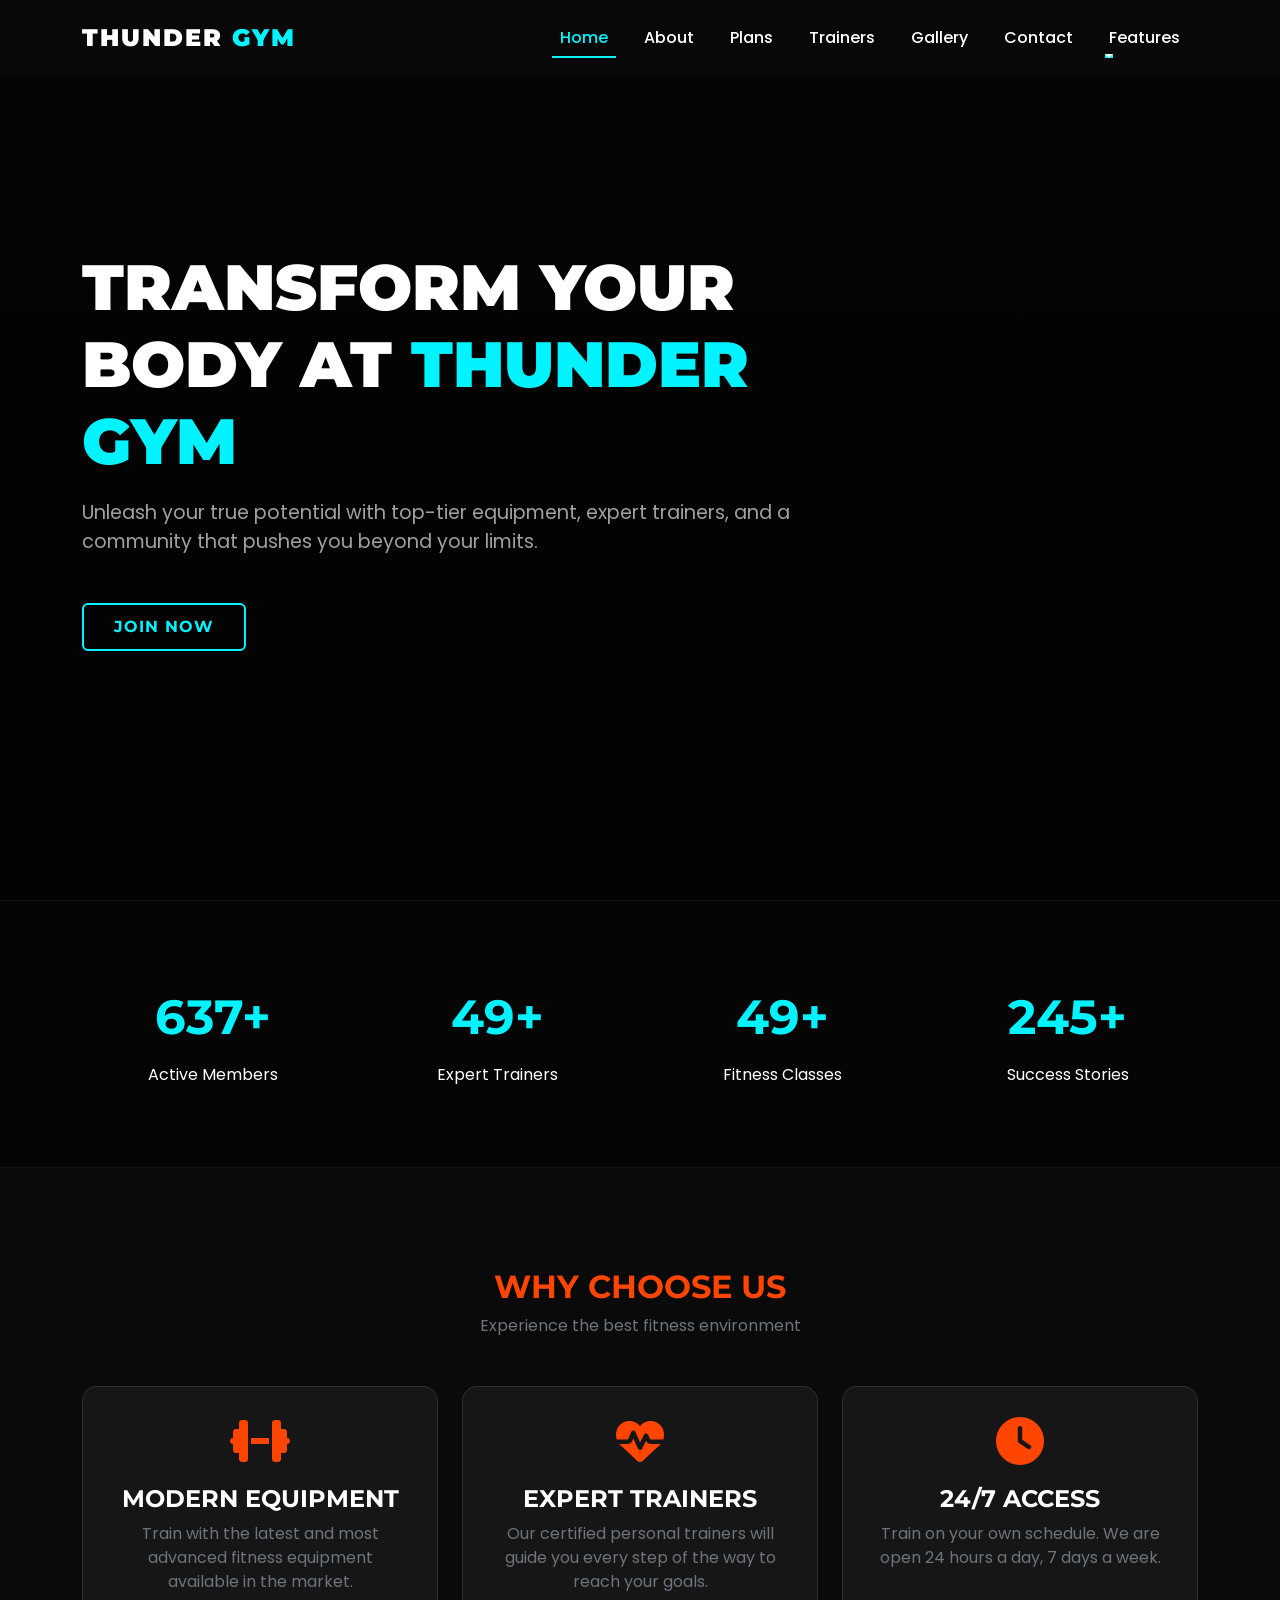
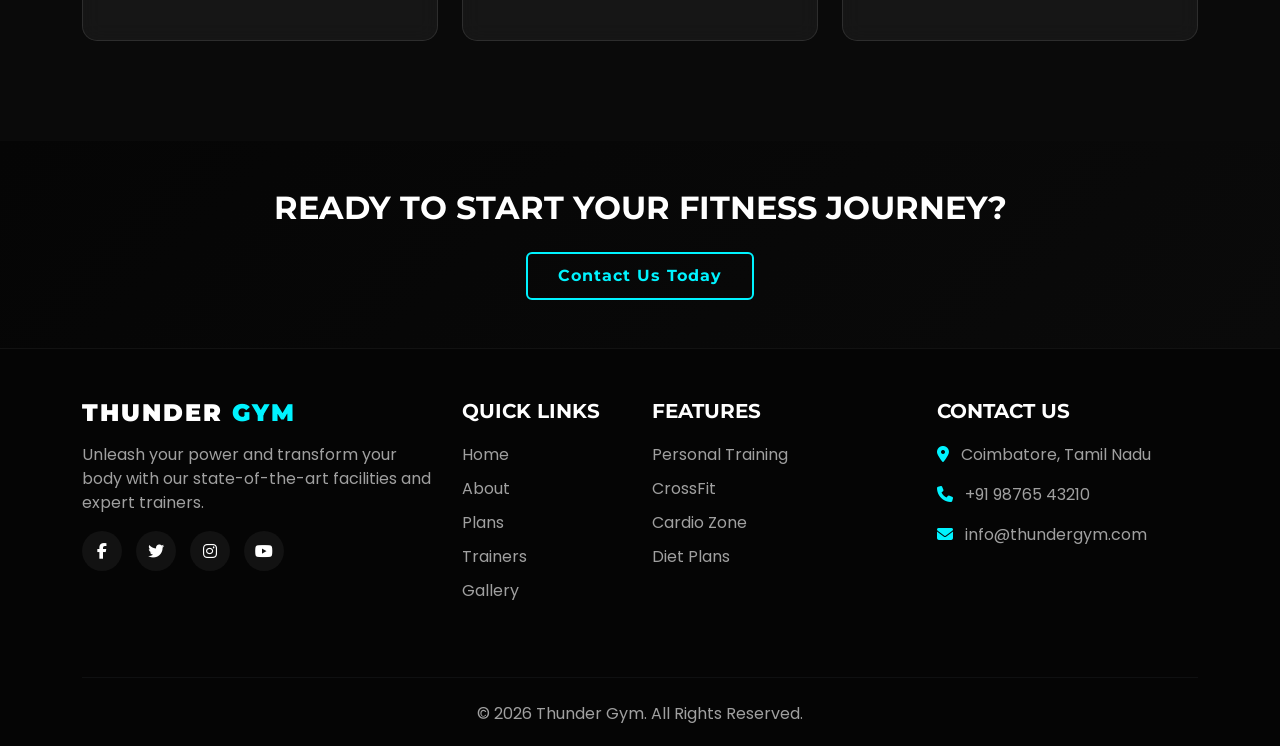
==== index.html @ 83d4bc6c "Thunder Gym website" ====
<!DOCTYPE html>
<html lang="en">
<head>
  <meta charset="UTF-8">
  <meta name="viewport" content="width=device-width, initial-scale=1.0">
  <title>Thunder Gym - Unleash Your Power</title>
  <!-- Bootstrap 5 CSS -->
  <link href="https://cdn.jsdelivr.net/npm/bootstrap@5.3.0/dist/css/bootstrap.min.css" rel="stylesheet">
  <!-- FontAwesome -->
  <link rel="stylesheet" href="https://cdnjs.cloudflare.com/ajax/libs/font-awesome/6.4.0/css/all.min.css">
  <!-- AOS CSS -->
  <link href="https://unpkg.com/aos@2.3.1/dist/aos.css" rel="stylesheet">
  <!-- Custom CSS -->
  <link rel="stylesheet" href="css/style.css">

</head>
<body>

  <!-- Navbar -->
  <nav class="navbar navbar-expand-lg fixed-top">
    <div class="container">
      <a class="navbar-brand" href="index.html">THUNDER <span class="text-primary-neon">GYM</span></a>
      <button class="navbar-toggler" type="button" data-bs-toggle="collapse" data-bs-target="#navbarNav">
        <span class="navbar-toggler-icon"></span>
      </button>
      <div class="collapse navbar-collapse" id="navbarNav">
        <ul class="navbar-nav ms-auto">
          <li class="nav-item"><a class="nav-link" href="index.html">Home</a></li>
          <li class="nav-item"><a class="nav-link" href="about.html">About</a></li>
          <li class="nav-item"><a class="nav-link" href="plans.html">Plans</a></li>
          <li class="nav-item"><a class="nav-link" href="trainers.html">Trainers</a></li>
          <li class="nav-item"><a class="nav-link" href="gallery.html">Gallery</a></li>
          <li class="nav-item"><a class="nav-link" href="contact.html">Contact</a></li>
          <!-- Features Dropdown -->
          <li class="nav-item dropdown">
            <a class="nav-link dropdown-toggle" href="#" id="navbarDropdown" role="button" data-bs-toggle="dropdown">
              Features
            </a>
            <ul class="dropdown-menu dropdown-menu-dark custom-dropdown-menu">
              <li><a class="dropdown-item" href="#">Personal Training</a></li>
              <li><a class="dropdown-item" href="#">Diet Plans</a></li>
              <li><a class="dropdown-item" href="#">Cardio Zone</a></li>
              <li><a class="dropdown-item" href="#">Weight Training</a></li>
              <li><a class="dropdown-item" href="#">CrossFit</a></li>
              <li><a class="dropdown-item" href="#">24/7 Support</a></li>
            </ul>
          </li>
        </ul>
      </div>
    </div>
  </nav>

  <!-- Hero Section -->
  <header class="hero">
    <div class="container">
      <div class="row">
        <div class="col-lg-8 hero-content" data-aos="fade-right">
          <h1>Transform Your Body at <span class="text-primary-neon">Thunder Gym</span></h1>
          <p>Unleash your true potential with top-tier equipment, expert trainers, and a community that pushes you beyond your limits.</p>
          <a href="plans.html" class="btn btn-neon mt-3">JOIN NOW</a>
        </div>
      </div>
    </div>
  </header>

  <!-- Stats Section -->
  <section class="stats-section">
    <div class="container">
      <div class="row">
        <div class="col-md-3 col-6 stat-item" data-aos="fade-up" data-aos-delay="0">
          <div class="stat-number"><span class="counter" data-target="2500">0</span>+</div>
          <div class="stat-text">Active Members</div>
        </div>
        <div class="col-md-3 col-6 stat-item" data-aos="fade-up" data-aos-delay="100">
          <div class="stat-number"><span class="counter" data-target="50">0</span>+</div>
          <div class="stat-text">Expert Trainers</div>
        </div>
        <div class="col-md-3 col-6 stat-item" data-aos="fade-up" data-aos-delay="200">
          <div class="stat-number"><span class="counter" data-target="150">0</span>+</div>
          <div class="stat-text">Fitness Classes</div>
        </div>
        <div class="col-md-3 col-6 stat-item" data-aos="fade-up" data-aos-delay="300">
          <div class="stat-number"><span class="counter" data-target="1000">0</span>+</div>
          <div class="stat-text">Success Stories</div>
        </div>
      </div>
    </div>
  </section>

  <!-- Highlights Section -->
  <section class="features-highlight">
    <div class="container">
      <div class="text-center mb-5" data-aos="fade-up">
        <h2 class="text-secondary-neon">Why Choose Us</h2>
        <p class="text-secondary">Experience the best fitness environment</p>
      </div>
      <div class="row g-4">
        <div class="col-lg-4 col-md-6" data-aos="zoom-in" data-aos-delay="0">
          <div class="glass-card feature-box">
            <i class="fas fa-dumbbell feature-icon"></i>
            <h4>Modern Equipment</h4>
            <p class="text-secondary">Train with the latest and most advanced fitness equipment available in the market.</p>
          </div>
        </div>
        <div class="col-lg-4 col-md-6" data-aos="zoom-in" data-aos-delay="100">
          <div class="glass-card feature-box">
            <i class="fas fa-heartbeat feature-icon"></i>
            <h4>Expert Trainers</h4>
            <p class="text-secondary">Our certified personal trainers will guide you every step of the way to reach your goals.</p>
          </div>
        </div>
        <div class="col-lg-4 col-md-6" data-aos="zoom-in" data-aos-delay="200">
          <div class="glass-card feature-box">
            <i class="fas fa-clock feature-icon"></i>
            <h4>24/7 Access</h4>
            <p class="text-secondary">Train on your own schedule. We are open 24 hours a day, 7 days a week.</p>
          </div>
        </div>
      </div>
    </div>
  </section>

  <!-- CTA Section -->
  <section class="py-5 bg-gradient-dark text-center">
    <div class="container" data-aos="fade-up">
      <h2 class="mb-4">Ready to start your fitness journey?</h2>
      <a href="contact.html" class="btn btn-neon">Contact Us Today</a>
    </div>
  </section>

  <!-- Footer -->
  <footer>
    <div class="container">
      <div class="row g-4">
        <div class="col-lg-4 col-md-6">
          <h5 class="navbar-brand mb-3">THUNDER <span class="text-primary-neon">GYM</span></h5>
          <p>Unleash your power and transform your body with our state-of-the-art facilities and expert trainers.</p>
          <div class="social-icons mt-3">
            <a href="#"><i class="fab fa-facebook-f"></i></a>
            <a href="#"><i class="fab fa-twitter"></i></a>
            <a href="#"><i class="fab fa-instagram"></i></a>
            <a href="#"><i class="fab fa-youtube"></i></a>
          </div>
        </div>
        <div class="col-lg-2 col-md-6">
          <h5>Quick Links</h5>
          <div class="footer-links">
            <a href="index.html">Home</a>
            <a href="about.html">About</a>
            <a href="plans.html">Plans</a>
            <a href="trainers.html">Trainers</a>
            <a href="gallery.html">Gallery</a>
          </div>
        </div>
        <div class="col-lg-3 col-md-6">
          <h5>Features</h5>
          <div class="footer-links">
            <a href="#">Personal Training</a>
            <a href="#">CrossFit</a>
            <a href="#">Cardio Zone</a>
            <a href="#">Diet Plans</a>
          </div>
        </div>
        <div class="col-lg-3 col-md-6">
          <h5>Contact Us</h5>
          <p><i class="fas fa-map-marker-alt text-primary-neon me-2"></i> Coimbatore, Tamil Nadu</p>
          <p><i class="fas fa-phone text-primary-neon me-2"></i> +91 98765 43210</p>
          <p><i class="fas fa-envelope text-primary-neon me-2"></i> info@thundergym.com</p>
        </div>
      </div>
      <div class="row mt-5">
        <div class="col-12 text-center">
          <hr class="border-secondary mb-4 custom-hr">
          <p class="mb-0">&copy; 2026 Thunder Gym. All Rights Reserved.</p>
        </div>
      </div>
    </div>
  </footer>

  <!-- Back to Top -->
  <button id="backToTop"><i class="fas fa-arrow-up"></i></button>

  <!-- Bootstrap 5 JS -->
  <script src="https://cdn.jsdelivr.net/npm/bootstrap@5.3.0/dist/js/bootstrap.bundle.min.js"></script>
  <!-- AOS JS -->
  <script src="https://unpkg.com/aos@2.3.1/dist/aos.js"></script>
  <!-- Custom JS -->
  <script src="js/script.js"></script>
</body>
</html>
---- css/style.css ----
@import url('https://fonts.googleapis.com/css2?family=Montserrat:wght@400;700;900&family=Poppins:wght@300;400;500;600;700&display=swap');

:root {
  --primary-color: #00f3ff; /* Neon Blue */
  --secondary-color: #ff4500; /* Neon Orange */
  --bg-dark: #0a0a0a;
  --bg-darker: #050505;
  --text-light: #ffffff;
  --text-muted: #a0a0a0;
  
  --font-heading: 'Montserrat', sans-serif;
  --font-body: 'Poppins', sans-serif;
}

body {
  font-family: var(--font-body);
  background-color: var(--bg-dark);
  color: var(--text-light);
  overflow-x: hidden;
}

h1, h2, h3, h4, h5, h6 {
  font-family: var(--font-heading);
  text-transform: uppercase;
  font-weight: 700;
}

/* Typography */
.text-primary-neon { color: var(--primary-color); }
.text-secondary-neon { color: var(--secondary-color); }

/* Buttons */
.btn-neon {
  background: transparent;
  color: var(--primary-color);
  border: 2px solid var(--primary-color);
  padding: 10px 30px;
  font-family: var(--font-heading);
  font-weight: 700;
  letter-spacing: 1px;
  position: relative;
  overflow: hidden;
  transition: all 0.3s ease;
  z-index: 1;
}

.btn-neon::before {
  content: '';
  position: absolute;
  top: 0; left: 0; right: 0; bottom: 0;
  background: var(--primary-color);
  z-index: -1;
  transform: scaleX(0);
  transform-origin: left;
  transition: transform 0.3s ease;
}

.btn-neon:hover {
  color: var(--bg-dark);
  box-shadow: 0 0 15px var(--primary-color);
}

.btn-neon:hover::before {
  transform: scaleX(1);
}

/* Glassmorphism */
.glass-card {
  background: rgba(255, 255, 255, 0.05);
  backdrop-filter: blur(10px);
  -webkit-backdrop-filter: blur(10px);
  border: 1px solid rgba(255, 255, 255, 0.1);
  border-radius: 15px;
  padding: 20px;
  transition: transform 0.3s ease, box-shadow 0.3s ease;
}

.glass-card:hover {
  transform: translateY(-10px);
  box-shadow: 0 10px 30px rgba(0, 243, 255, 0.2);
}

/* Navbar */
.navbar {
  background: rgba(10, 10, 10, 0.8) !important;
  backdrop-filter: blur(15px);
  transition: all 0.3s ease;
  padding: 15px 0;
}

.navbar.scrolled {
  padding: 10px 0;
  box-shadow: 0 5px 20px rgba(0, 0, 0, 0.5);
  background: rgba(5, 5, 5, 0.95) !important;
}

.navbar-brand {
  font-family: var(--font-heading);
  font-weight: 900;
  font-size: 1.5rem;
  color: var(--text-light) !important;
  letter-spacing: 2px;
}

.navbar-brand span {
  color: var(--primary-color);
}

.nav-link {
  color: var(--text-light) !important;
  font-weight: 500;
  margin: 0 10px;
  position: relative;
  transition: color 0.3s ease;
}

.nav-link:hover, .nav-link.active {
  color: var(--primary-color) !important;
}

.nav-link::after {
  content: '';
  position: absolute;
  width: 0;
  height: 2px;
  bottom: 0;
  left: 0;
  background-color: var(--primary-color);
  transition: width 0.3s ease;
}

.nav-link:hover::after, .nav-link.active::after {
  width: 100%;
}

.navbar-toggler {
  border-color: rgba(255, 255, 255, 0.5);
}

.navbar-toggler-icon {
  background-image: url("data:image/svg+xml,%3csvg xmlns='http://www.w3.org/2000/svg' viewBox='0 0 30 30'%3e%3cpath stroke='rgba%28255, 255, 255, 0.8%29' stroke-linecap='round' stroke-miterlimit='10' stroke-width='2' d='M4 7h22M4 15h22M4 23h22'/%3e%3c/svg%3e");
}

/* Page Headers */
.page-header {
  padding-top: 150px;
  padding-bottom: 50px;
  background: linear-gradient(rgba(0,0,0,0.8), rgba(0,0,0,0.8)), url('https://images.unsplash.com/photo-1534438327276-14e5300c3a48?q=80&w=2070&auto=format&fit=crop') center/cover;
  text-align: center;
}

/* Custom Gradients */
.bg-gradient-dark {
  background: linear-gradient(135deg, var(--bg-darker) 0%, var(--bg-dark) 100%);
}

/* Footer */
footer {
  background-color: var(--bg-darker);
  color: var(--text-muted);
  padding: 50px 0 20px;
  border-top: 1px solid rgba(255,255,255,0.05);
}

footer h5 {
  color: var(--text-light);
  margin-bottom: 20px;
}

.footer-links a {
  color: var(--text-muted);
  text-decoration: none;
  display: block;
  margin-bottom: 10px;
  transition: color 0.3s ease;
}

.footer-links a:hover {
  color: var(--primary-color);
  padding-left: 5px;
}

.social-icons a {
  display: inline-flex;
  align-items: center;
  justify-content: center;
  width: 40px;
  height: 40px;
  border-radius: 50%;
  background: rgba(255,255,255,0.05);
  color: var(--text-light);
  margin-right: 10px;
  transition: all 0.3s ease;
  text-decoration: none;
}

.social-icons a:hover {
  background: var(--primary-color);
  color: var(--bg-dark);
  transform: translateY(-3px);
}

/* Back to Top */
#backToTop {
  position: fixed;
  bottom: 30px;
  right: 30px;
  width: 45px;
  height: 45px;
  border-radius: 50%;
  background: var(--primary-color);
  color: var(--bg-dark);
  border: none;
  font-size: 20px;
  display: flex;
  align-items: center;
  justify-content: center;
  cursor: pointer;
  opacity: 0;
  visibility: hidden;
  transition: all 0.3s ease;
  z-index: 99;
}

#backToTop.show {
  opacity: 1;
  visibility: visible;
}

#backToTop:hover {
  background: var(--text-light);
  box-shadow: 0 0 15px var(--primary-color);
}

/* --- Refactored Inline Styles --- */
.custom-dropdown-menu {
  background: rgba(10, 10, 10, 0.95) !important;
  border: 1px solid rgba(255, 255, 255, 0.1) !important;
}

.custom-hr {
  opacity: 0.1 !important;
}

.page-header-about {
  background-image: linear-gradient(rgba(0,0,0,0.8), rgba(0,0,0,0.8)), url('https://images.unsplash.com/photo-1540497077202-7c8a3999166f?q=80&w=2070&auto=format&fit=crop');
}

.page-header-plans {
  background-image: linear-gradient(rgba(0,0,0,0.8), rgba(0,0,0,0.8)), url('https://images.unsplash.com/photo-1574680096145-d05b474e2155?q=80&w=2069&auto=format&fit=crop');
}

.pricing-card.popular {
  border-color: var(--secondary-color) !important;
}

.page-header-trainers {
  background-image: linear-gradient(rgba(0,0,0,0.8), rgba(0,0,0,0.8)), url('https://images.unsplash.com/photo-1534438327276-14e5300c3a48?q=80&w=2070&auto=format&fit=crop');
}

.page-header-gallery {
  background-image: linear-gradient(rgba(0,0,0,0.8), rgba(0,0,0,0.8)), url('https://images.unsplash.com/photo-1517836357463-d25dfeac3438?q=80&w=2070&auto=format&fit=crop');
}

.page-header-contact {
  background-image: linear-gradient(rgba(0,0,0,0.8), rgba(0,0,0,0.8)), url('https://images.unsplash.com/photo-1599058917212-d750089bc07e?q=80&w=2069&auto=format&fit=crop');
}

/* --- Extracted from index.html --- */
.hero {
  height: 100vh;
  background: linear-gradient(rgba(0,0,0,0.6), rgba(0,0,0,0.8)), url('https://images.unsplash.com/photo-1534438327276-14e5300c3a48?q=80&w=2070&auto=format&fit=crop') center/cover no-repeat;
  display: flex;
  align-items: center;
  position: relative;
}

.hero-content h1 {
  font-size: 4rem;
  font-weight: 900;
  text-transform: uppercase;
  margin-bottom: 20px;
  line-height: 1.2;
}

.hero-content p {
  font-size: 1.2rem;
  margin-bottom: 30px;
  color: var(--text-muted);
}

.stats-section {
  padding: 80px 0;
  background-color: var(--bg-darker);
  border-top: 1px solid rgba(255, 255, 255, 0.05);
  border-bottom: 1px solid rgba(255, 255, 255, 0.05);
}

.stat-item {
  text-align: center;
}

.stat-number {
  font-size: 3rem;
  font-weight: 700;
  color: var(--primary-color);
  font-family: var(--font-heading);
  margin-bottom: 10px;
}

.features-highlight {
  padding: 100px 0;
}

.feature-box {
  text-align: center;
  padding: 30px;
  height: 100%;
}

.feature-icon {
  font-size: 3rem;
  color: var(--secondary-color);
  margin-bottom: 20px;
}

@media (max-width: 768px) {
  .hero-content h1 {
    font-size: 2.5rem;
  }
  .stat-item {
    margin-bottom: 30px;
  }
}

/* --- Extracted from plans.html --- */
.pricing-card {
  text-align: center;
  padding: 40px 30px;
  height: 100%;
  position: relative;
  overflow: hidden;
}
.pricing-card.popular::before {
  content: 'Most Popular';
  position: absolute;
  top: 20px;
  right: -35px;
  background: var(--secondary-color);
  color: #fff;
  padding: 5px 40px;
  transform: rotate(45deg);
  font-size: 0.8rem;
  font-weight: bold;
  z-index: 10;
}
.price {
  font-size: 3rem;
  font-weight: 700;
  color: var(--primary-color);
  font-family: var(--font-heading);
  margin: 20px 0;
}
.price span {
  font-size: 1rem;
  color: var(--text-muted);
}
.pricing-features {
  list-style: none;
  padding: 0;
  margin: 30px 0;
  text-align: left;
}
.pricing-features li {
  margin-bottom: 15px;
  color: var(--text-muted);
}
.pricing-features li i {
  color: var(--primary-color);
  margin-right: 10px;
}

/* --- Extracted from trainers.html --- */
.trainer-card {
  position: relative;
  overflow: hidden;
  border-radius: 15px;
  margin-bottom: 30px;
}
.trainer-img {
  width: 100%;
  height: 400px;
  object-fit: cover;
  transition: transform 0.5s ease;
}
.trainer-overlay {
  position: absolute;
  top: 0; left: 0; right: 0; bottom: 0;
  background: linear-gradient(to top, rgba(0,0,0,0.9), rgba(0,0,0,0.2));
  display: flex;
  flex-direction: column;
  justify-content: flex-end;
  padding: 30px;
  opacity: 0;
  transition: opacity 0.3s ease;
}
.trainer-card:hover .trainer-overlay {
  opacity: 1;
}
.trainer-card:hover .trainer-img {
  transform: scale(1.1);
}
.trainer-info h4 {
  color: var(--primary-color);
  margin-bottom: 5px;
  transform: translateY(20px);
  transition: transform 0.3s ease;
}
.trainer-info p {
  color: #fff;
  transform: translateY(20px);
  transition: transform 0.4s ease;
}
.trainer-social {
  margin-top: 15px;
  transform: translateY(20px);
  transition: transform 0.5s ease;
}
.trainer-card:hover .trainer-info h4,
.trainer-card:hover .trainer-info p,
.trainer-card:hover .trainer-social {
  transform: translateY(0);
}
.trainer-social a {
  color: #fff;
  margin-right: 15px;
  font-size: 1.2rem;
  transition: color 0.3s;
}
.trainer-social a:hover {
  color: var(--secondary-color);
}

/* --- Extracted from gallery.html --- */
.gallery-item {
  overflow: hidden;
  border-radius: 10px;
  margin-bottom: 24px;
  cursor: pointer;
  position: relative;
}
.gallery-item img {
  width: 100%;
  height: 300px;
  object-fit: cover;
  transition: transform 0.5s ease;
}
.gallery-item::after {
  content: '\f00e';
  font-family: "Font Awesome 6 Free";
  font-weight: 900;
  position: absolute;
  top: 50%;
  left: 50%;
  transform: translate(-50%, -50%) scale(0);
  color: #fff;
  font-size: 2rem;
  background: rgba(0, 243, 255, 0.8);
  width: 60px;
  height: 60px;
  border-radius: 50%;
  display: flex;
  align-items: center;
  justify-content: center;
  transition: transform 0.3s ease;
  opacity: 0;
}
.gallery-item:hover img {
  transform: scale(1.1);
  filter: brightness(0.6);
}
.gallery-item:hover::after {
  transform: translate(-50%, -50%) scale(1);
  opacity: 1;
}
/* Modal Styles */
.modal-content {
  background-color: transparent;
  border: none;
}
.modal-header {
  border-bottom: none;
}
.btn-close-white {
  filter: invert(1) grayscale(100%) brightness(200%);
}

/* --- Extracted from contact.html --- */
.contact-form {
  background: var(--bg-darker);
  padding: 40px;
  border-radius: 15px;
  border: 1px solid rgba(255, 255, 255, 0.05);
}
.form-control {
  background: transparent;
  border: 1px solid rgba(255, 255, 255, 0.1);
  color: #fff;
  padding: 12px 15px;
  margin-bottom: 20px;
  transition: all 0.3s;
}
.form-control:focus {
  background: transparent;
  color: #fff;
  border-color: var(--primary-color);
  box-shadow: 0 0 10px rgba(0, 243, 255, 0.2);
}
.form-control::placeholder {
  color: var(--text-muted);
}
.contact-info-box {
  margin-bottom: 30px;
}
.contact-info-box i {
  font-size: 2rem;
  color: var(--secondary-color);
  margin-bottom: 15px;
}
.map-container iframe {
  width: 100%;
  height: 400px;
  border-radius: 15px;
  border: none;
}
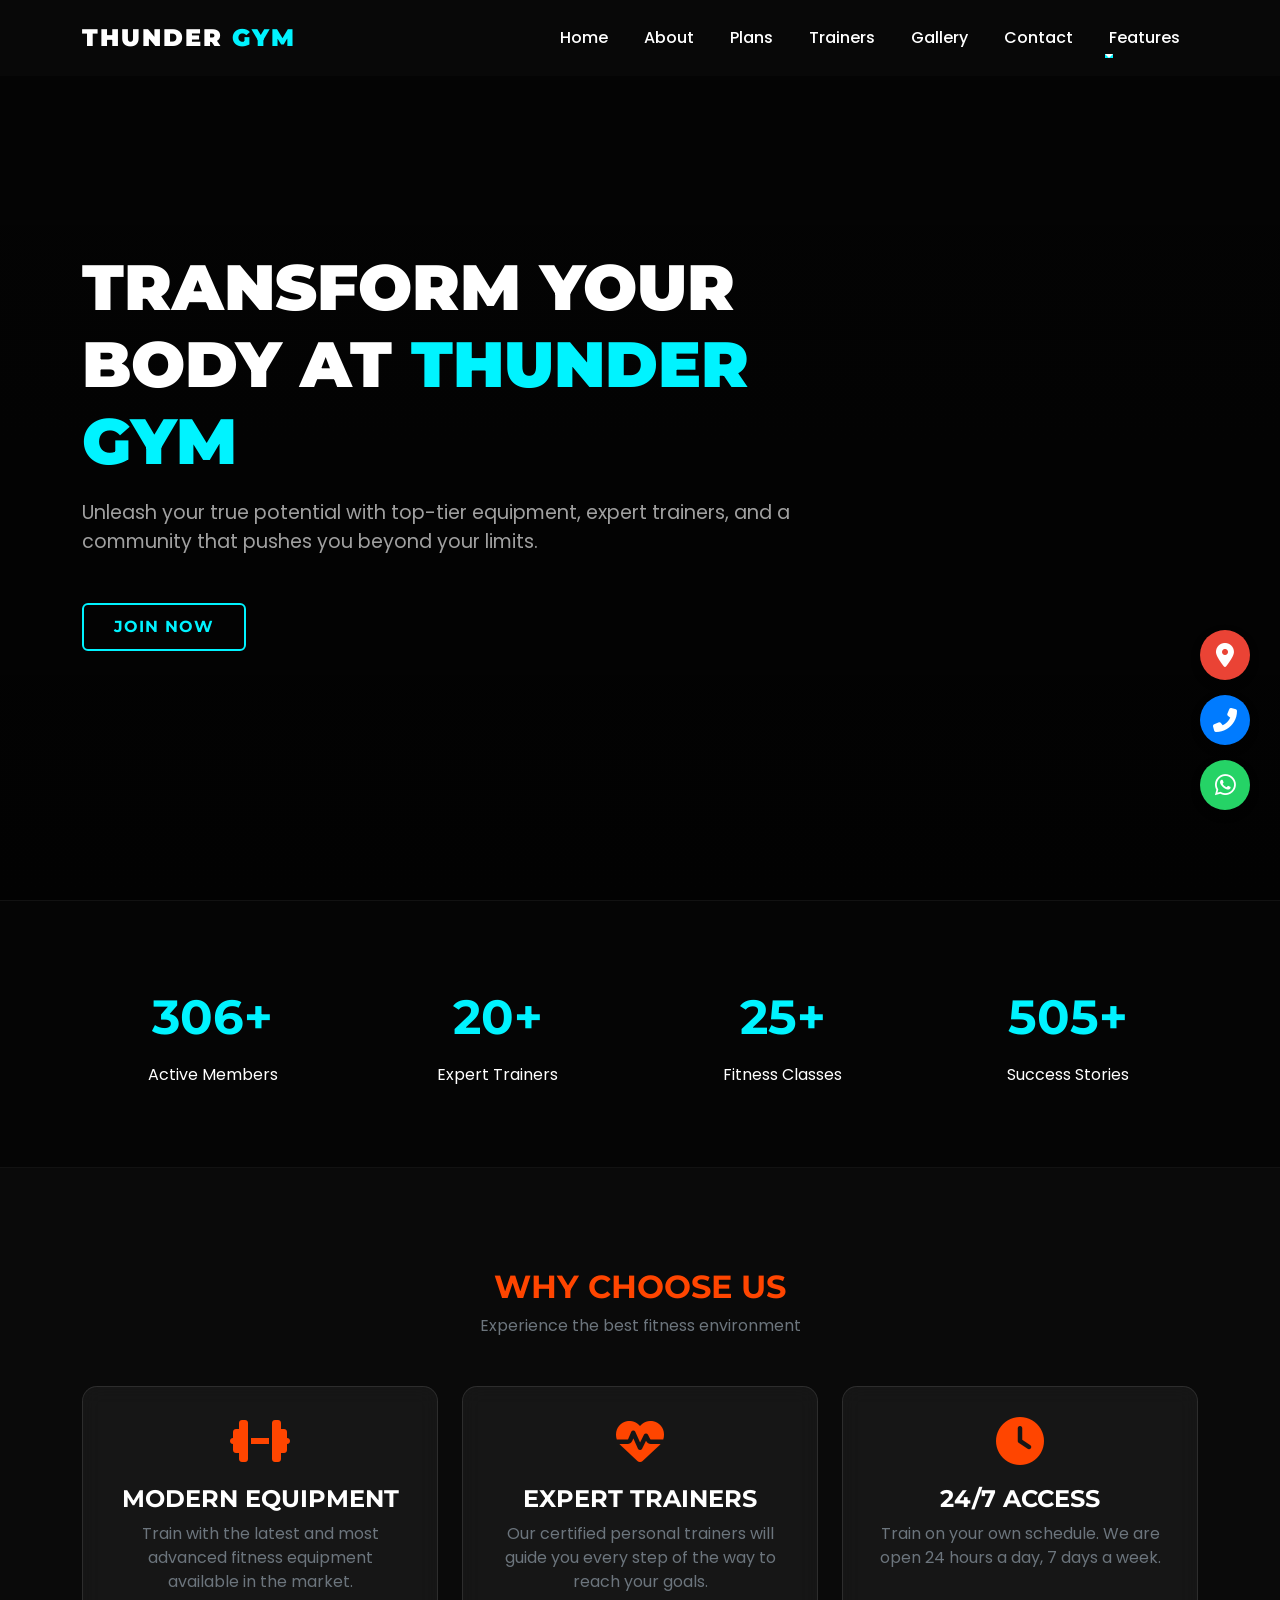
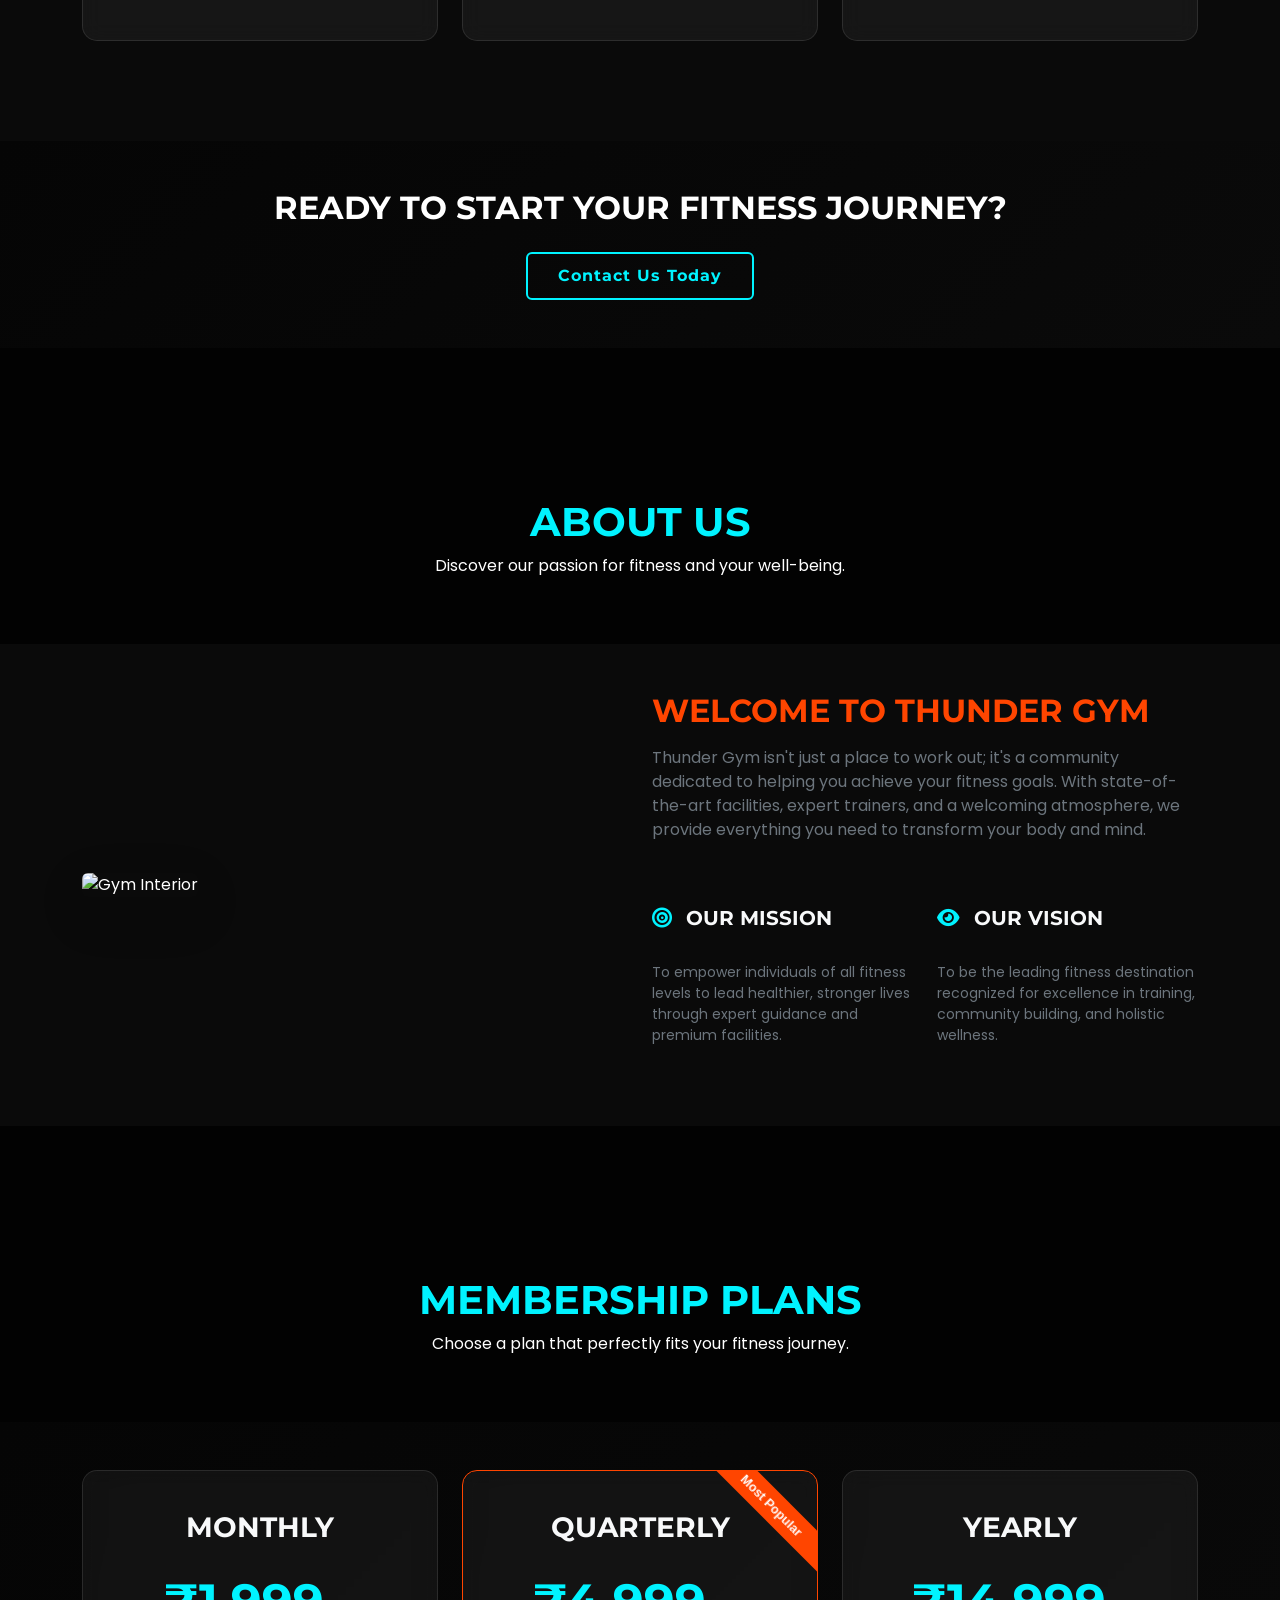
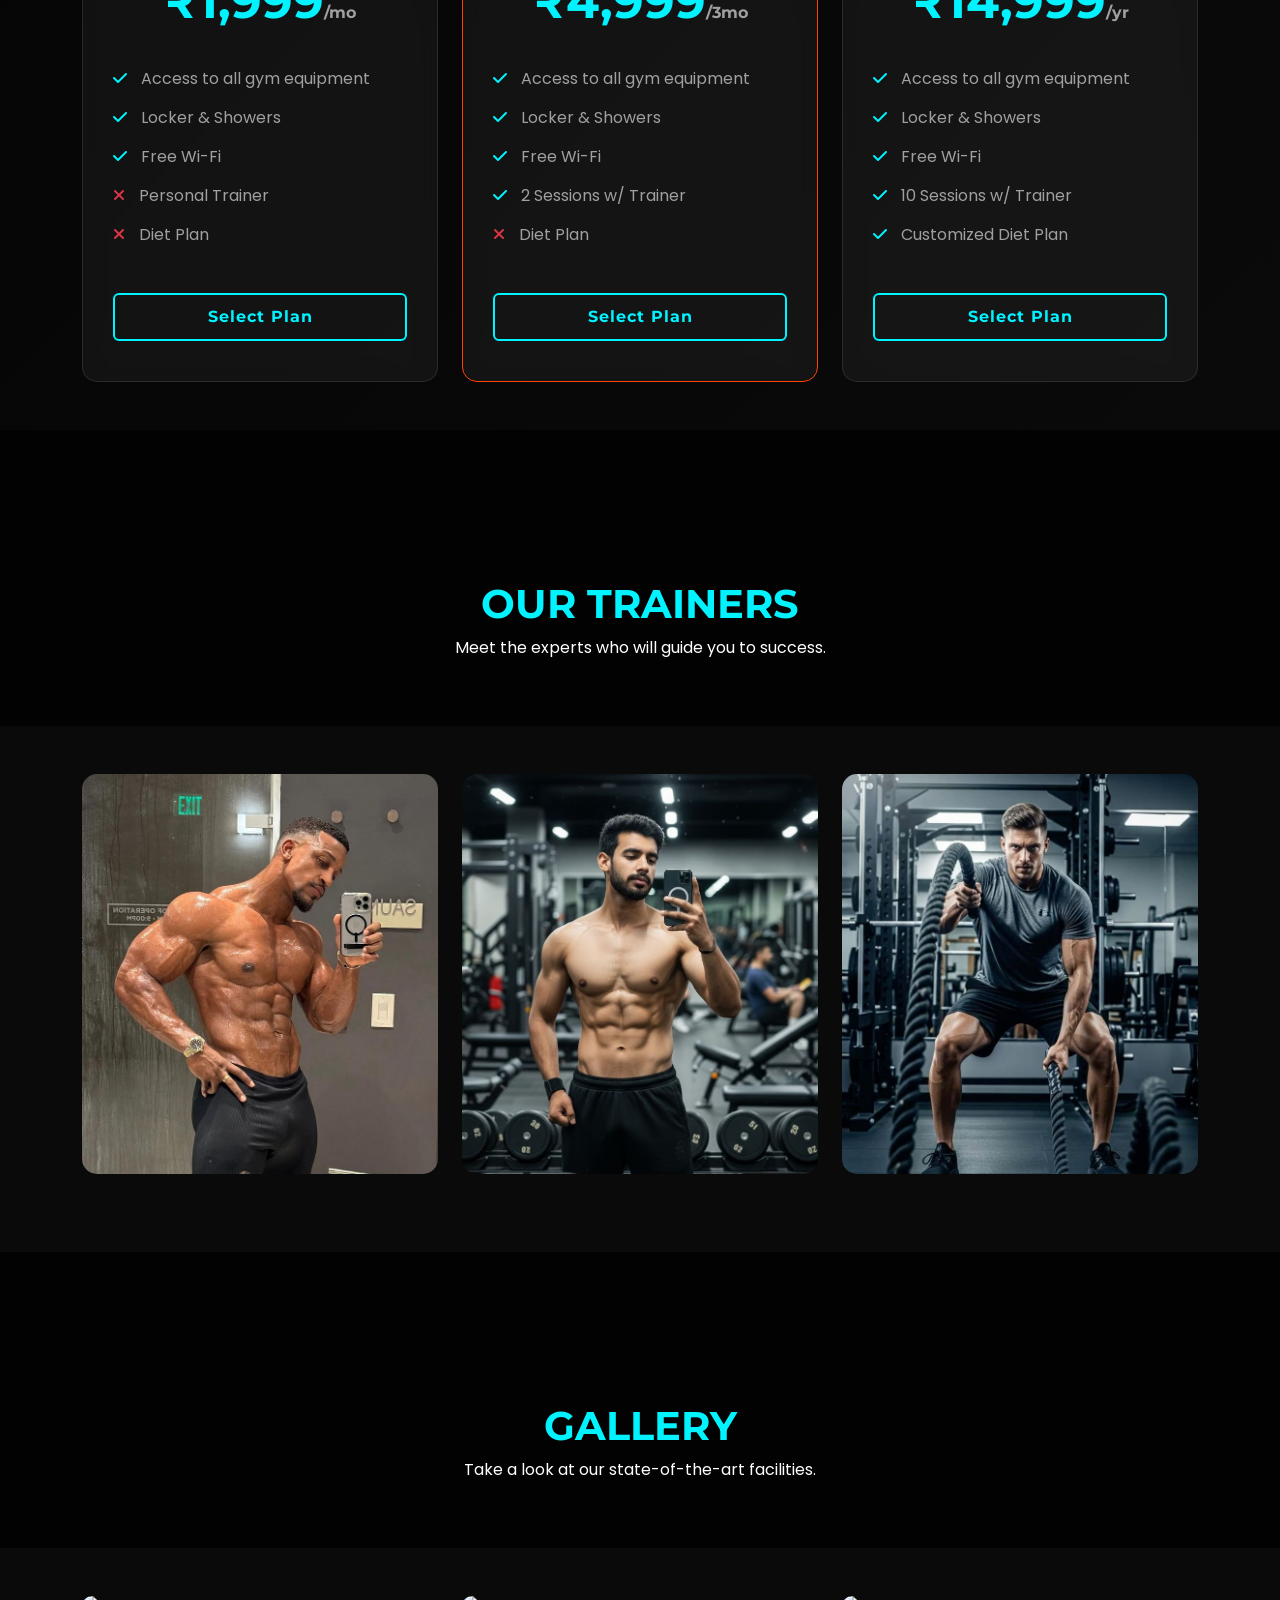
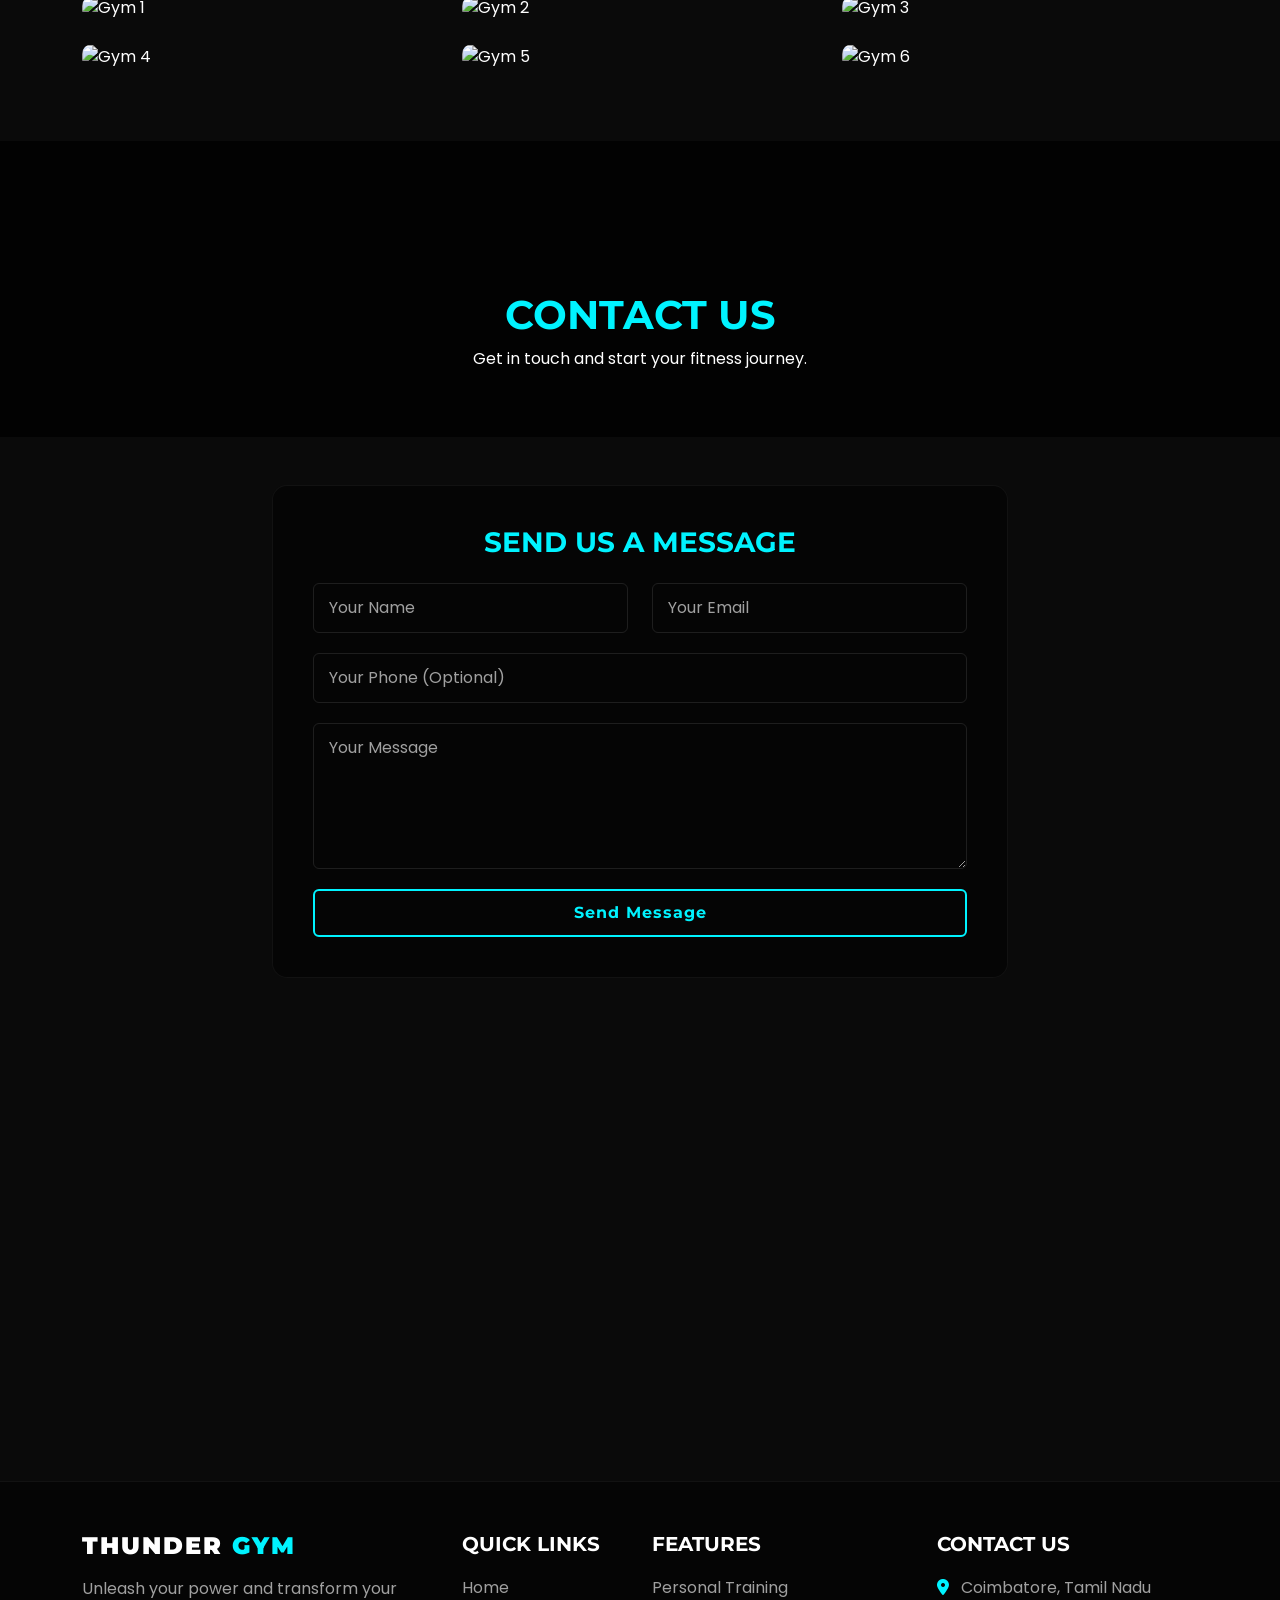
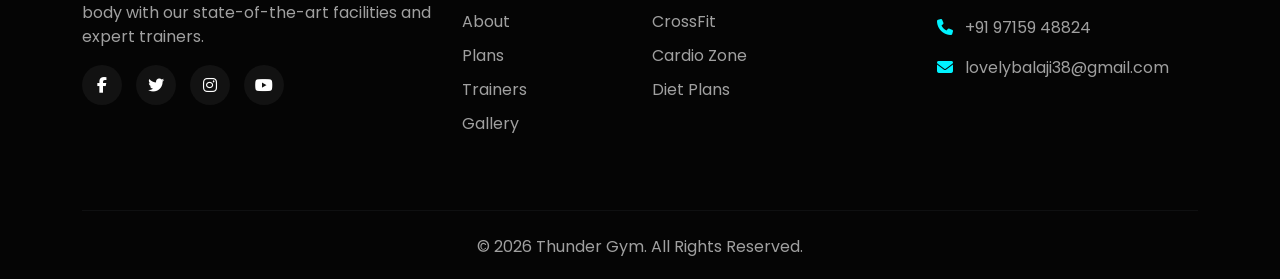
==== commit 55deea44: "Update all Changes" ====
--- a/index.html
+++ b/index.html
@@ -19,18 +19,18 @@
   <!-- Navbar -->
   <nav class="navbar navbar-expand-lg fixed-top">
     <div class="container">
-      <a class="navbar-brand" href="index.html">THUNDER <span class="text-primary-neon">GYM</span></a>
+      <a class="navbar-brand" href="#home">THUNDER <span class="text-primary-neon">GYM</span></a>
       <button class="navbar-toggler" type="button" data-bs-toggle="collapse" data-bs-target="#navbarNav">
         <span class="navbar-toggler-icon"></span>
       </button>
       <div class="collapse navbar-collapse" id="navbarNav">
         <ul class="navbar-nav ms-auto">
-          <li class="nav-item"><a class="nav-link" href="index.html">Home</a></li>
-          <li class="nav-item"><a class="nav-link" href="about.html">About</a></li>
-          <li class="nav-item"><a class="nav-link" href="plans.html">Plans</a></li>
-          <li class="nav-item"><a class="nav-link" href="trainers.html">Trainers</a></li>
-          <li class="nav-item"><a class="nav-link" href="gallery.html">Gallery</a></li>
-          <li class="nav-item"><a class="nav-link" href="contact.html">Contact</a></li>
+          <li class="nav-item"><a class="nav-link" href="#home">Home</a></li>
+          <li class="nav-item"><a class="nav-link" href="#about">About</a></li>
+          <li class="nav-item"><a class="nav-link" href="#plans">Plans</a></li>
+          <li class="nav-item"><a class="nav-link" href="#trainers">Trainers</a></li>
+          <li class="nav-item"><a class="nav-link" href="#gallery">Gallery</a></li>
+          <li class="nav-item"><a class="nav-link" href="#contact">Contact</a></li>
           <!-- Features Dropdown -->
           <li class="nav-item dropdown">
             <a class="nav-link dropdown-toggle" href="#" id="navbarDropdown" role="button" data-bs-toggle="dropdown">
@@ -50,14 +50,16 @@
     </div>
   </nav>
 
-  <!-- Hero Section -->
+  
+  <div id="home">
+<!-- Hero Section -->
   <header class="hero">
     <div class="container">
       <div class="row">
         <div class="col-lg-8 hero-content" data-aos="fade-right">
           <h1>Transform Your Body at <span class="text-primary-neon">Thunder Gym</span></h1>
           <p>Unleash your true potential with top-tier equipment, expert trainers, and a community that pushes you beyond your limits.</p>
-          <a href="plans.html" class="btn btn-neon mt-3">JOIN NOW</a>
+          <a href="#plans" class="btn btn-neon mt-3">JOIN NOW</a>
         </div>
       </div>
     </div>
@@ -68,15 +70,15 @@
     <div class="container">
       <div class="row">
         <div class="col-md-3 col-6 stat-item" data-aos="fade-up" data-aos-delay="0">
-          <div class="stat-number"><span class="counter" data-target="2500">0</span>+</div>
+          <div class="stat-number"><span class="counter" data-target="500">0</span>+</div>
           <div class="stat-text">Active Members</div>
         </div>
         <div class="col-md-3 col-6 stat-item" data-aos="fade-up" data-aos-delay="100">
-          <div class="stat-number"><span class="counter" data-target="50">0</span>+</div>
+          <div class="stat-number"><span class="counter" data-target="20">0</span>+</div>
           <div class="stat-text">Expert Trainers</div>
         </div>
         <div class="col-md-3 col-6 stat-item" data-aos="fade-up" data-aos-delay="200">
-          <div class="stat-number"><span class="counter" data-target="150">0</span>+</div>
+          <div class="stat-number"><span class="counter" data-target="25">0</span>+</div>
           <div class="stat-text">Fitness Classes</div>
         </div>
         <div class="col-md-3 col-6 stat-item" data-aos="fade-up" data-aos-delay="300">
@@ -124,11 +126,323 @@
   <section class="py-5 bg-gradient-dark text-center">
     <div class="container" data-aos="fade-up">
       <h2 class="mb-4">Ready to start your fitness journey?</h2>
-      <a href="contact.html" class="btn btn-neon">Contact Us Today</a>
-    </div>
-  </section>
-
-  <!-- Footer -->
+      <a href="#contact" class="btn btn-neon">Contact Us Today</a>
+    </div>
+  </section>
+
+    </div>
+
+  <div id="about">
+<!-- Page Header -->
+  <header class="page-header page-header-about">
+    <div class="container" data-aos="fade-up">
+      <h1 class="text-primary-neon">About Us</h1>
+      <p>Discover our passion for fitness and your well-being.</p>
+    </div>
+  </header>
+
+  <!-- About Section -->
+  <section class="py-5">
+    <div class="container">
+      <div class="row align-items-center">
+        <div class="col-lg-6 mb-4 mb-lg-0" data-aos="fade-right">
+          <img src="https://images.unsplash.com/photo-1571019614242-c5c5dee9f50b?q=80&w=2070&auto=format&fit=crop" alt="Gym Interior" class="img-fluid rounded shadow-lg">
+        </div>
+        <div class="col-lg-6" data-aos="fade-left">
+          <h2 class="text-secondary-neon mb-3">Welcome to Thunder Gym</h2>
+          <p class="text-secondary">Thunder Gym isn't just a place to work out; it's a community dedicated to helping you achieve your fitness goals. With state-of-the-art facilities, expert trainers, and a welcoming atmosphere, we provide everything you need to transform your body and mind.</p>
+
+          <br>
+          
+          <div class="row mt-4">
+            <div class="col-sm-6 mb-3">
+              <h5 class="text-light"><i class="fas fa-bullseye text-primary-neon me-2"></i> Our Mission</h5><br>
+              <p class="text-secondary small">To empower individuals of all fitness levels to lead healthier, stronger lives through expert guidance and premium facilities.</p>
+            </div>
+            <div class="col-sm-6 mb-3">
+              <h5 class="text-light"><i class="fas fa-eye text-primary-neon me-2"></i> Our Vision</h5><br>
+              <p class="text-secondary small">To be the leading fitness destination recognized for excellence in training, community building, and holistic wellness.</p>
+            </div>
+          </div>
+        </div>
+      </div>
+    </div>
+  </section>
+
+    </div>
+
+  <div id="plans">
+<!-- Page Header -->
+  <header class="page-header page-header-plans">
+    <div class="container" data-aos="fade-up">
+      <h1 class="text-primary-neon">Membership Plans</h1>
+      <p>Choose a plan that perfectly fits your fitness journey.</p>
+    </div>
+  </header>
+
+  <!-- Plans Section -->
+  <section class="py-5 bg-gradient-dark">
+    <div class="container">
+      <div class="row g-4 justify-content-center">
+        
+        <!-- Monthly Plan -->
+        <div class="col-lg-4 col-md-6" data-aos="fade-up" data-aos-delay="0">
+          <div class="glass-card pricing-card">
+            <h3 class="text-light">Monthly</h3>
+            <div class="price">₹1,999<span>/mo</span></div>
+            <ul class="pricing-features">
+              <li><i class="fas fa-check"></i> Access to all gym equipment</li>
+              <li><i class="fas fa-check"></i> Locker & Showers</li>
+              <li><i class="fas fa-check"></i> Free Wi-Fi</li>
+              <li><i class="fas fa-times text-danger"></i> Personal Trainer</li>
+              <li><i class="fas fa-times text-danger"></i> Diet Plan</li>
+            </ul>
+            <a href="https://wa.me/918754678824?text=Hi,%20I%20want%20to%20select%20the%20Monthly%20plan%20from%20Thunder%20Gym." class="btn btn-neon w-100 mt-3" target="_blank">Select Plan</a>
+          </div>
+        </div>
+
+        <!-- Quarterly Plan -->
+        <div class="col-lg-4 col-md-6" data-aos="fade-up" data-aos-delay="100">
+          <div class="glass-card pricing-card popular">
+            <h3 class="text-light">Quarterly</h3>
+            <div class="price">₹4,999<span>/3mo</span></div>
+            <ul class="pricing-features">
+              <li><i class="fas fa-check"></i> Access to all gym equipment</li>
+              <li><i class="fas fa-check"></i> Locker & Showers</li>
+              <li><i class="fas fa-check"></i> Free Wi-Fi</li>
+              <li><i class="fas fa-check"></i> 2 Sessions w/ Trainer</li>
+              <li><i class="fas fa-times text-danger"></i> Diet Plan</li>
+            </ul>
+            <a href="https://wa.me/918754678824?text=Hi,%20I%20want%20to%20select%20the%20Quarterly%20plan%20from%20Thunder%20Gym." class="btn btn-neon w-100 mt-3" target="_blank">Select Plan</a>
+          </div>
+        </div>
+
+        <!-- Yearly Plan -->
+        <div class="col-lg-4 col-md-6" data-aos="fade-up" data-aos-delay="200">
+          <div class="glass-card pricing-card">
+            <h3 class="text-light">Yearly</h3>
+            <div class="price">₹14,999<span>/yr</span></div>
+            <ul class="pricing-features">
+              <li><i class="fas fa-check"></i> Access to all gym equipment</li>
+              <li><i class="fas fa-check"></i> Locker & Showers</li>
+              <li><i class="fas fa-check"></i> Free Wi-Fi</li>
+              <li><i class="fas fa-check"></i> 10 Sessions w/ Trainer</li>
+              <li><i class="fas fa-check"></i> Customized Diet Plan</li>
+            </ul>
+            <a href="https://wa.me/918754678824?text=Hi,%20I%20want%20to%20select%20the%20Yearly%20plan%20from%20Thunder%20Gym." class="btn btn-neon w-100 mt-3" target="_blank">Select Plan</a>
+          </div>
+        </div>
+
+      </div>
+    </div>
+  </section>
+
+    </div>
+
+  <div id="trainers">
+<!-- Page Header -->
+  <header class="page-header page-header-trainers">
+    <div class="container" data-aos="fade-up">
+      <h1 class="text-primary-neon">Our Trainers</h1>
+      <p>Meet the experts who will guide you to success.</p>
+    </div>
+  </header>
+
+  <!-- Trainers Section -->
+  <section class="py-5">
+    <div class="container">
+      <div class="row">
+        <!-- Trainer 1 -->
+        <div class="col-lg-4 col-md-6" data-aos="fade-up" data-aos-delay="0">
+          <div class="trainer-card">
+            <img src="img/trainer.jpg" alt="Trainer" class="trainer-img">
+            <div class="trainer-overlay">
+              <div class="trainer-info">
+                <h4>Alex Johnson</h4>
+                <p>Head Coach / CrossFit Expert</p>
+                <div class="trainer-social">
+                  <a href="#"><i class="fab fa-instagram"></i></a>
+                  <a href="#"><i class="fab fa-twitter"></i></a>
+                </div>
+              </div>
+            </div>
+          </div>
+        </div>
+
+        <!-- Trainer 2 -->
+        <div class="col-lg-4 col-md-6" data-aos="fade-up" data-aos-delay="100">
+          <div class="trainer-card">
+            <img src="img/download (3).jpg" alt="Trainer" class="trainer-img">
+            <div class="trainer-overlay">
+              <div class="trainer-info">
+                <h4>Sarah Williams</h4>
+                <p>Yoga & Flexibility</p>
+                <div class="trainer-social">
+                  <a href="#"><i class="fab fa-instagram"></i></a>
+                  <a href="#"><i class="fab fa-twitter"></i></a>
+                </div>
+              </div>
+            </div>
+          </div>
+        </div>
+
+        <!-- Trainer 3 -->
+        <div class="col-lg-4 col-md-6" data-aos="fade-up" data-aos-delay="200">
+          <div class="trainer-card">
+            <img src="img/download (1).jpg" alt="Trainer" class="trainer-img">
+            <div class="trainer-overlay">
+              <div class="trainer-info">
+                <h4>David Chen</h4>
+                <p>Strength & Conditioning</p>
+                <div class="trainer-social">
+                  <a href="#"><i class="fab fa-instagram"></i></a>
+                  <a href="#"><i class="fab fa-twitter"></i></a>
+                </div>
+              </div>
+            </div>
+          </div>
+        </div>
+      </div>
+    </div>
+  </section>
+
+    </div>
+
+  <div id="gallery">
+<!-- Page Header -->
+  <header class="page-header page-header-gallery">
+    <div class="container" data-aos="fade-up">
+      <h1 class="text-primary-neon">Gallery</h1>
+      <p>Take a look at our state-of-the-art facilities.</p>
+    </div>
+  </header>
+
+  <!-- Gallery Section -->
+  <section class="py-5">
+    <div class="container">
+      <div class="row">
+        <!-- Image 1 -->
+        <div class="col-lg-4 col-md-6" data-aos="zoom-in" data-aos-delay="0">
+          <div class="gallery-item" data-bs-toggle="modal" data-bs-target="#imageModal" data-img="https://images.unsplash.com/photo-1534438327276-14e5300c3a48?q=80&w=2070&auto=format&fit=crop">
+            <img src="https://images.unsplash.com/photo-1534438327276-14e5300c3a48?q=80&w=2070&auto=format&fit=crop" alt="Gym 1">
+          </div>
+        </div>
+        <!-- Image 2 -->
+        <div class="col-lg-4 col-md-6" data-aos="zoom-in" data-aos-delay="100">
+          <div class="gallery-item" data-bs-toggle="modal" data-bs-target="#imageModal" data-img="https://images.unsplash.com/photo-1571019614242-c5c5dee9f50b?q=80&w=2070&auto=format&fit=crop">
+            <img src="https://images.unsplash.com/photo-1571019614242-c5c5dee9f50b?q=80&w=2070&auto=format&fit=crop" alt="Gym 2">
+          </div>
+        </div>
+        <!-- Image 3 -->
+        <div class="col-lg-4 col-md-6" data-aos="zoom-in" data-aos-delay="200">
+          <div class="gallery-item" data-bs-toggle="modal" data-bs-target="#imageModal" data-img="https://images.unsplash.com/photo-1540497077202-7c8a3999166f?q=80&w=2070&auto=format&fit=crop">
+            <img src="https://images.unsplash.com/photo-1540497077202-7c8a3999166f?q=80&w=2070&auto=format&fit=crop" alt="Gym 3">
+          </div>
+        </div>
+        <!-- Image 4 -->
+        <div class="col-lg-4 col-md-6" data-aos="zoom-in" data-aos-delay="0">
+          <div class="gallery-item" data-bs-toggle="modal" data-bs-target="#imageModal" data-img="https://images.unsplash.com/photo-1574680096145-d05b474e2155?q=80&w=2069&auto=format&fit=crop">
+            <img src="https://images.unsplash.com/photo-1574680096145-d05b474e2155?q=80&w=2069&auto=format&fit=crop" alt="Gym 4">
+          </div>
+        </div>
+        <!-- Image 5 -->
+        <div class="col-lg-4 col-md-6" data-aos="zoom-in" data-aos-delay="100">
+          <div class="gallery-item" data-bs-toggle="modal" data-bs-target="#imageModal" data-img="https://images.unsplash.com/photo-1581009146145-b5ef050c2e1e?q=80&w=2070&auto=format&fit=crop">
+            <img src="https://images.unsplash.com/photo-1581009146145-b5ef050c2e1e?q=80&w=2070&auto=format&fit=crop" alt="Gym 5">
+          </div>
+        </div>
+        <!-- Image 6 -->
+        <div class="col-lg-4 col-md-6" data-aos="zoom-in" data-aos-delay="200">
+          <div class="gallery-item" data-bs-toggle="modal" data-bs-target="#imageModal" data-img="https://images.unsplash.com/photo-1517836357463-d25dfeac3438?q=80&w=2070&auto=format&fit=crop">
+            <img src="https://images.unsplash.com/photo-1517836357463-d25dfeac3438?q=80&w=2070&auto=format&fit=crop" alt="Gym 6">
+          </div>
+        </div>
+      </div>
+    </div>
+  </section>
+
+    </div>
+
+  <div id="contact">
+<!-- Page Header -->
+  <header class="page-header page-header-contact">
+    <div class="container" data-aos="fade-up">
+      <h1 class="text-primary-neon">Contact Us</h1>
+      <p>Get in touch and start your fitness journey.</p>
+    </div>
+  </header>
+
+  <!-- Contact Section -->
+  <section class="py-5">
+    <div class="container">
+      <div class="row">
+        <!-- Contact Info -->
+
+
+        <!-- Contact Form -->
+        <div class="col-lg-8 mx-auto" data-aos="fade-left">
+          <div class="contact-form">
+            <h3 class="mb-4 text-center text-primary-neon">Send Us a Message</h3>
+            <form id="contactForm" onsubmit="sendWhatsAppMessage(event)">
+              <div class="row">
+                <div class="col-md-6">
+                  <input type="text" id="contactName" class="form-control" placeholder="Your Name" required>
+                </div>
+                <div class="col-md-6">
+                  <input type="email" id="contactEmail" class="form-control" placeholder="Your Email" required>
+                </div>
+              </div>
+              <input type="tel" id="contactPhone" class="form-control" placeholder="Your Phone (Optional)">
+              <textarea id="contactMessage" class="form-control" rows="5" placeholder="Your Message" required></textarea>
+              <div class="text-center mt-3">
+                <button type="submit" class="btn btn-neon w-100">Send Message</button>
+              </div>
+            </form>
+          </div>
+        </div>
+      </div>
+    </div>
+  </section>
+
+  <!-- Map Section -->
+  <section class="pb-5" data-aos="fade-up">
+    <div class="container">
+      <div class="map-container">
+        <!-- Google Maps Embed for Coimbatore -->
+        <iframe
+          src="https://www.google.com/maps/embed?pb=!1m18!1m12!1m3!1d125322.44173167154!2d76.88483321523315!3d11.014051052525164!2m3!1f0!2f0!3f0!3m2!1i1024!2i768!4f13.1!3m3!1m2!1s0x3ba859af2f971cb5%3A0x2fc1c81e183ed282!2sCoimbatore%2C%20Tamil%20Nadu!5e0!3m2!1sen!2sin!4v1700000000000!5m2!1sen!2sin"
+          allowfullscreen="" loading="lazy" referrerpolicy="no-referrer-when-downgrade"></iframe>
+      </div>
+    </div>
+  </section>
+
+    </div>
+
+
+  <!-- Floating Action Buttons -->
+  <div class="floating-buttons">
+    <a href="https://maps.app.goo.gl/9i9e7QyQd3A2nKxG6" class="float-btn location-btn" target="_blank" title="Location"><i class="fas fa-map-marker-alt"></i></a>
+    <a href="tel:8754678824" class="float-btn call-btn" title="Call Us"><i class="fas fa-phone-alt"></i></a>
+    <a href="https://wa.me/918754678824" class="float-btn whatsapp-btn" target="_blank" title="WhatsApp Us"><i class="fab fa-whatsapp"></i></a>
+  </div>
+
+
+<!-- Lightbox Modal -->
+  <div class="modal fade" id="imageModal" tabindex="-1" aria-hidden="true">
+    <div class="modal-dialog modal-dialog-centered modal-xl">
+      <div class="modal-content">
+        <div class="modal-header">
+          <button type="button" class="btn-close btn-close-white" data-bs-dismiss="modal" aria-label="Close"></button>
+        </div>
+        <div class="modal-body text-center p-0">
+          <img src="" id="modalImage" class="img-fluid rounded" alt="Enlarged Image">
+        </div>
+      </div>
+    </div>
+  </div>
+
+  
+<!-- Footer -->
   <footer>
     <div class="container">
       <div class="row g-4">
@@ -145,11 +459,11 @@
         <div class="col-lg-2 col-md-6">
           <h5>Quick Links</h5>
           <div class="footer-links">
-            <a href="index.html">Home</a>
-            <a href="about.html">About</a>
-            <a href="plans.html">Plans</a>
-            <a href="trainers.html">Trainers</a>
-            <a href="gallery.html">Gallery</a>
+            <a href="#home">Home</a>
+            <a href="#about">About</a>
+            <a href="#plans">Plans</a>
+            <a href="#trainers">Trainers</a>
+            <a href="#gallery">Gallery</a>
           </div>
         </div>
         <div class="col-lg-3 col-md-6">
@@ -164,8 +478,8 @@
         <div class="col-lg-3 col-md-6">
           <h5>Contact Us</h5>
           <p><i class="fas fa-map-marker-alt text-primary-neon me-2"></i> Coimbatore, Tamil Nadu</p>
-          <p><i class="fas fa-phone text-primary-neon me-2"></i> +91 98765 43210</p>
-          <p><i class="fas fa-envelope text-primary-neon me-2"></i> info@thundergym.com</p>
+          <p><i class="fas fa-phone text-primary-neon me-2"></i> +91 97159 48824</p>
+          <p><i class="fas fa-envelope text-primary-neon me-2"></i> lovelybalaji38@gmail.com</p>
         </div>
       </div>
       <div class="row mt-5">
@@ -186,5 +500,20 @@
   <script src="https://unpkg.com/aos@2.3.1/dist/aos.js"></script>
   <!-- Custom JS -->
   <script src="js/script.js"></script>
+
+  <!-- Modal Image Setup -->
+  <script>
+    document.addEventListener('DOMContentLoaded', function () {
+      const imageModal = document.getElementById('imageModal');
+      if(imageModal) {
+          imageModal.addEventListener('show.bs.modal', function (event) {
+            const triggerElement = event.relatedTarget;
+            const imageUrl = triggerElement.getAttribute('data-img');
+            const modalImage = document.getElementById('modalImage');
+            modalImage.src = imageUrl;
+          });
+      }
+    });
+  </script>
 </body>
 </html>
--- a/css/style.css
+++ b/css/style.css
@@ -533,3 +533,55 @@
   border-radius: 15px;
   border: none;
 }
+
+/* Floating Action Buttons */
+.floating-buttons {
+  position: fixed;
+  bottom: 90px;
+  right: 30px;
+  display: flex;
+  flex-direction: column;
+  gap: 15px;
+  z-index: 99;
+}
+
+.float-btn {
+  width: 50px;
+  height: 50px;
+  border-radius: 50%;
+  color: #fff;
+  display: flex;
+  align-items: center;
+  justify-content: center;
+  font-size: 24px;
+  box-shadow: 0 4px 10px rgba(0, 0, 0, 0.3);
+  transition: all 0.3s ease;
+  text-decoration: none;
+}
+
+.float-btn:hover {
+  transform: translateY(-5px) scale(1.1);
+  color: #fff;
+}
+
+.location-btn {
+  background-color: #EA4335;
+}
+.location-btn:hover {
+  box-shadow: 0 5px 15px rgba(234, 67, 53, 0.5);
+}
+
+.call-btn {
+  background-color: #007bff;
+}
+.call-btn:hover {
+  box-shadow: 0 5px 15px rgba(0, 123, 255, 0.5);
+}
+
+.whatsapp-btn {
+  background-color: #25D366;
+}
+.whatsapp-btn:hover {
+  box-shadow: 0 5px 15px rgba(37, 211, 102, 0.5);
+}
+
